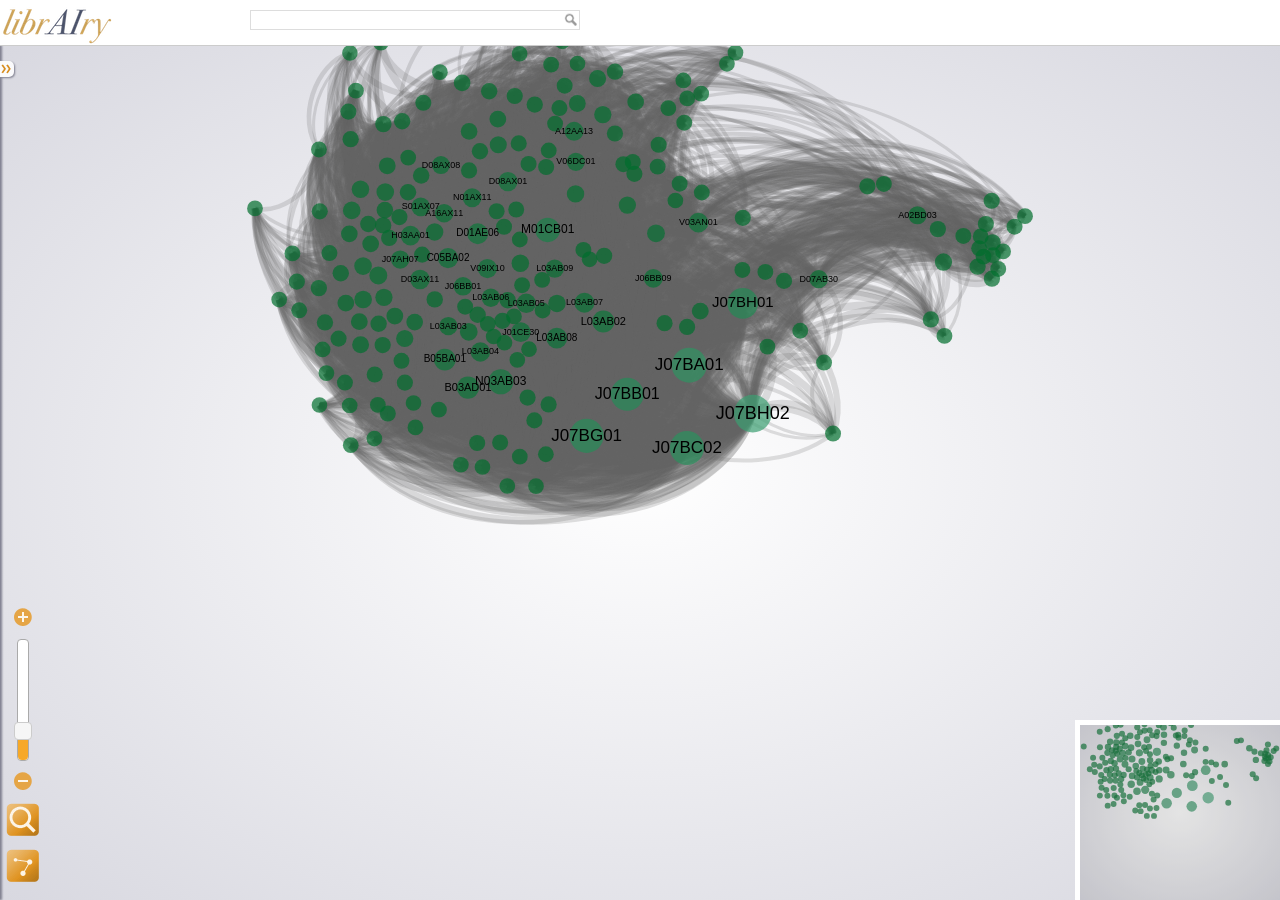
==== docs/index.html @ 7477408e "atc-based graph creation" ====
<!DOCTYPE html>
<html>
    <head>
        <title>Gephi: JavaScript GEXF Viewer</title>
        <meta http-equiv="Content-type" content="text/html; charset=utf-8" />
        <link rel="stylesheet" type="text/css" href="styles/gexfjs.css" />
        <link rel="stylesheet" type="text/css" href="styles/jquery-ui-1.10.3.custom.min.css" />
        <script type="text/javascript" src="https://ajax.googleapis.com/ajax/libs/jquery/2.0.2/jquery.min.js"></script>
        <script type="text/javascript">
        // Fallback in case JQuery CDN isn't available
            if (typeof jQuery == 'undefined') {
                document.write(unescape("%3Cscript type='text/javascript' src='js/jquery-2.0.2.min.js'%3E%3C/script%3E"));
            }
        </script>
        <script type="text/javascript" src="js/jquery.mousewheel.min.js"></script>
        <script type="text/javascript" src="js/jquery-ui-1.10.3.custom.min.js"></script>
        <script type="text/javascript" src="js/gexfjs.js"></script>
        <script type="text/javascript" src="config.js"></script>
    </head>
    <body>
        <div id="zonecentre" class="gradient">
            <canvas id="carte" width="0" height="0"></canvas>
            <ul id="ctlzoom">
                <li>
                    <a href="#" id="zoomPlusButton" title="S'approcher"> </a>
                </li>
                <li id="zoomSliderzone">
                    <div id="zoomSlider"></div>
                </li>
                <li>
                    <a href="#" id="zoomMinusButton" title="S'éloigner"> </a>
                </li>
                <li>
                    <a href="#" id="lensButton"> </a>
                </li>
                <li>
                    <a href="#" id="edgesButton"> </a>
                </li>
            </ul>
        </div>
        <div id="overviewzone" class="gradient">
            <canvas id="overview" width="0" height="0"></canvas>
        </div>
        <div id="leftcolumn">
            <div id="unfold">
                <a href="#" id="aUnfold" class="rightarrow"> </a>
            </div>
            <div id="leftcontent"></div>
        </div>
        <div id="titlebar">
            <div id="maintitle">
                <h1><a href="http://gephi.org/" target="_blank" title="Made with Gephi">Gephi: JavaScript GEXF Viewer</a></h1>
            </div>
            <form id="recherche">
                <input id="searchinput" class="grey" autocomplete="off" />
                <input id="searchsubmit" type="submit" />
            </form>
        </div>
        <ul id="autocomplete">
        </ul>
    </body>
</html>
---- docs/styles/gexfjs.css ----
/* Copyright (c) 2011 Raphaël Velt
 * Licensed under the MIT License
 * */

body {
    font-family: Helvetica, Arial, sans-serif; font-size: 12px;
    background-color: #e0e0e8; color: #204020; margin: 0;
}

.clear {
    clear: both;
}

.gradient {
    background-color: #f0f0f8; 
    background-image: -webkit-radial-gradient(#ffffff, #d8d8e0); background-image: -moz-radial-gradient(#ffffff, #d8d8e0);
}

/* EN HAUT */

#titlebar {
    background: #ffffff; border-bottom: 1px solid #CCC; position: fixed; margin: 0; padding: 0; left: 0; top: 0; right: 0; height: 45px; overflow: hidden;
}

#maintitle {
    position: absolute; left: 0; top: 0; width: 250px; text-align: center;
}


h1 {
    margin:0;
}

h1 a {
    background: url(../img/gephi.png) no-repeat;
    color: #208020;
    display: block;
    height:45px;
    margin: 0;
    text-indent: -9999px;
    width: 195px;
}

#searchinput {
    background: #fff url(../img/search.gif) no-repeat right;
    border: 1px solid #DDD;
    font-size: 14px; line-height: 14px, height: 14px;
    left: 250px;
    padding: 1px 4px; margin: 0;
    position: absolute;
    top: 10px;
    width: 320px;
}

#searchinput:focus, #searchinput:active {
    border-color:#aaa;
}

#searchsubmit {
    position: absolute; left: 560px; top: 13px; width: 20px; height: 20px; margin: 0; padding: 0; height: 16px; border: none; background: none; text-indent: -999px; cursor: pointer; cursor: hand;
}

.grey {
    color: #cccccc; font-style: italic;
}

/* AU CENTRE */

#zonecentre {
    position: fixed; top: 45px; bottom: 0; left: 0; right: 0; overflow: hidden;
}


#carte {
    position: absolute; left: 0px;
}

/* ZOOM IN OUT */

#ctlzoom {
    position: absolute; left: 5px; bottom: 5px; list-style: none; padding: 0; margin: 0;
}

#ctlzoom li {
    padding: 0; margin: 10px 0; width: 36px; text-align: center;
}

#zoomSliderzone {
    height: 120px;
}

#zoomMinusButton, #zoomPlusButton {
    display: block; width: 24px; height: 24px; background:url(../img/plusmoins.png);  margin: 0 auto;
}

#zoomMinusButton {
    background-position: 0 -24px;
}

#zoomMinusButton:hover {
    background-position: -24px -24px;
}

#zoomPlusButton {
    background-position: 0 0;
}

#zoomPlusButton:hover {
    background-position: -24px 0;
}

#lensButton, #edgesButton {
    display: block; width: 36px; height: 36px; background:url(../img/loupe-edges.png); margin: 0 auto;
}

#lensButton {
     background-position: -72px 0;
}

#lensButton:hover {
    background-position: -36px 0;
}

#lensButton.off {
    background-position: 0 0;
}

#lensButton.off:hover {
    background-position: -108px 0;
}

#edgesButton {
    background-position: -72px -36px;
}

#edgesButton:hover {
    background-position: -36px -36px;
}

#edgesButton.off {
    background-position: 0 -36px;
}

#edgesButton.off:hover {
    background-position: -108px -36px;
}

#zoomSlider {
    background:#fff;
    border:1px solid #aaa;
    height: 120px; margin: 0 auto;
}

/* EN BAS A GAUCHE */

#overviewzone {
    position: fixed; right: 0; bottom: 0;
    border-style: solid none none solid; border-width: 5px; border-color: #ffffff;
}

/* COLONNE DE GAUCHE */

#leftcolumn {
    position: absolute; top: 45px; bottom: 0px; left: -250px; width: 250px; background-color: rgb(250, 250, 252); box-shadow: 2px 0 2px #808090; padding: 0;
}


/* GESTION DE LA BARRE DE GAUCHE */

#unfold {
    position: absolute; top: 16px; right: -14px; width: 12px; height: 12px; background: rgb(250, 250, 252); padding: 2px 2px 2px 0; border-top-right-radius: 5px; border-bottom-right-radius: 5px; box-shadow: 1px 1px 2px #808090;
}

#aUnfold {
    float: left; width: 12px; height: 12px; background-image: url(../img/fleches-horiz.png);
}

.leftarrow {
    background-position: -12px 0;
}

.rightarrow {
    background-position: 0 0;
}

.leftarrow:hover {
    background-position: -12px -12px;
}

.rightarrow:hover {
    background-position: 0 -12px;
}


/* ZONE GAUCHE */

#leftcontent {
    position: absolute; left: 0; top: 0; bottom: 0; right: 0; overflow: auto; list-style: none; margin: 0; padding: 0; border-top: 1px solid #cccccc;
}

div.largepill {
    float: left; width: 16px; height: 16px; border-radius: 8px; margin: 0 5px 0 0;
}

div.smallpill {
    float: left; width: 12px; height: 12px; border-radius: 6px; margin: 0 5px 0 0;
}

#leftcontent h3 {
    font-size: 16px;
}

#leftcontent h4 {
    font-size: 14px;
}

#leftcontent h3, #leftcontent h4, #leftcontent p, #leftcontent ul {
    margin: 5px;
}

#leftcontent ul {
    list-style: none; padding: 0;
}

#leftcontent li {
    margin: 2px 0; padding: 0; font-size: 12px;
}

#leftcontent img {
    max-width: 100%;
    max-height: 300px;
}

a {
    color: #06a8de; font-weight: bold; text-decoration: none;
}

a:hover {
    color: #000080;
}

/* AUTOCOMPLETE */

#autocomplete {
    position: absolute; display: none; padding: 0; margin: 0;
    border-style: none solid; border-color: #ccc; border-width: 1px;
}

#autocomplete div {
    border-bottom: 1px solid #ccc; padding: 0; margin: 0; float: left; clear: both; background: #fff;
}

#autocomplete h4 {
    float: left; width: 80px; margin: 5px; font-size: 12px;
}

#autocomplete ul {
    float: left; width: 240px; list-style: none; padding: 0; margin: 0;
}

#autocomplete li {
    display: block; margin: 0; width: 240px; padding: 6px 0; font-size: 12px;
}

#autocomplete li.a {
    color: #06a8de;
}

#autocomplete li.hover {
    background: #06a8de;
}

#autocomplete li.hover a {
    color: #ffffff;
}

#autocomplete img {
    float: left; border: 0; width: 24px; height: 24px; margin: 2px 6px;
}
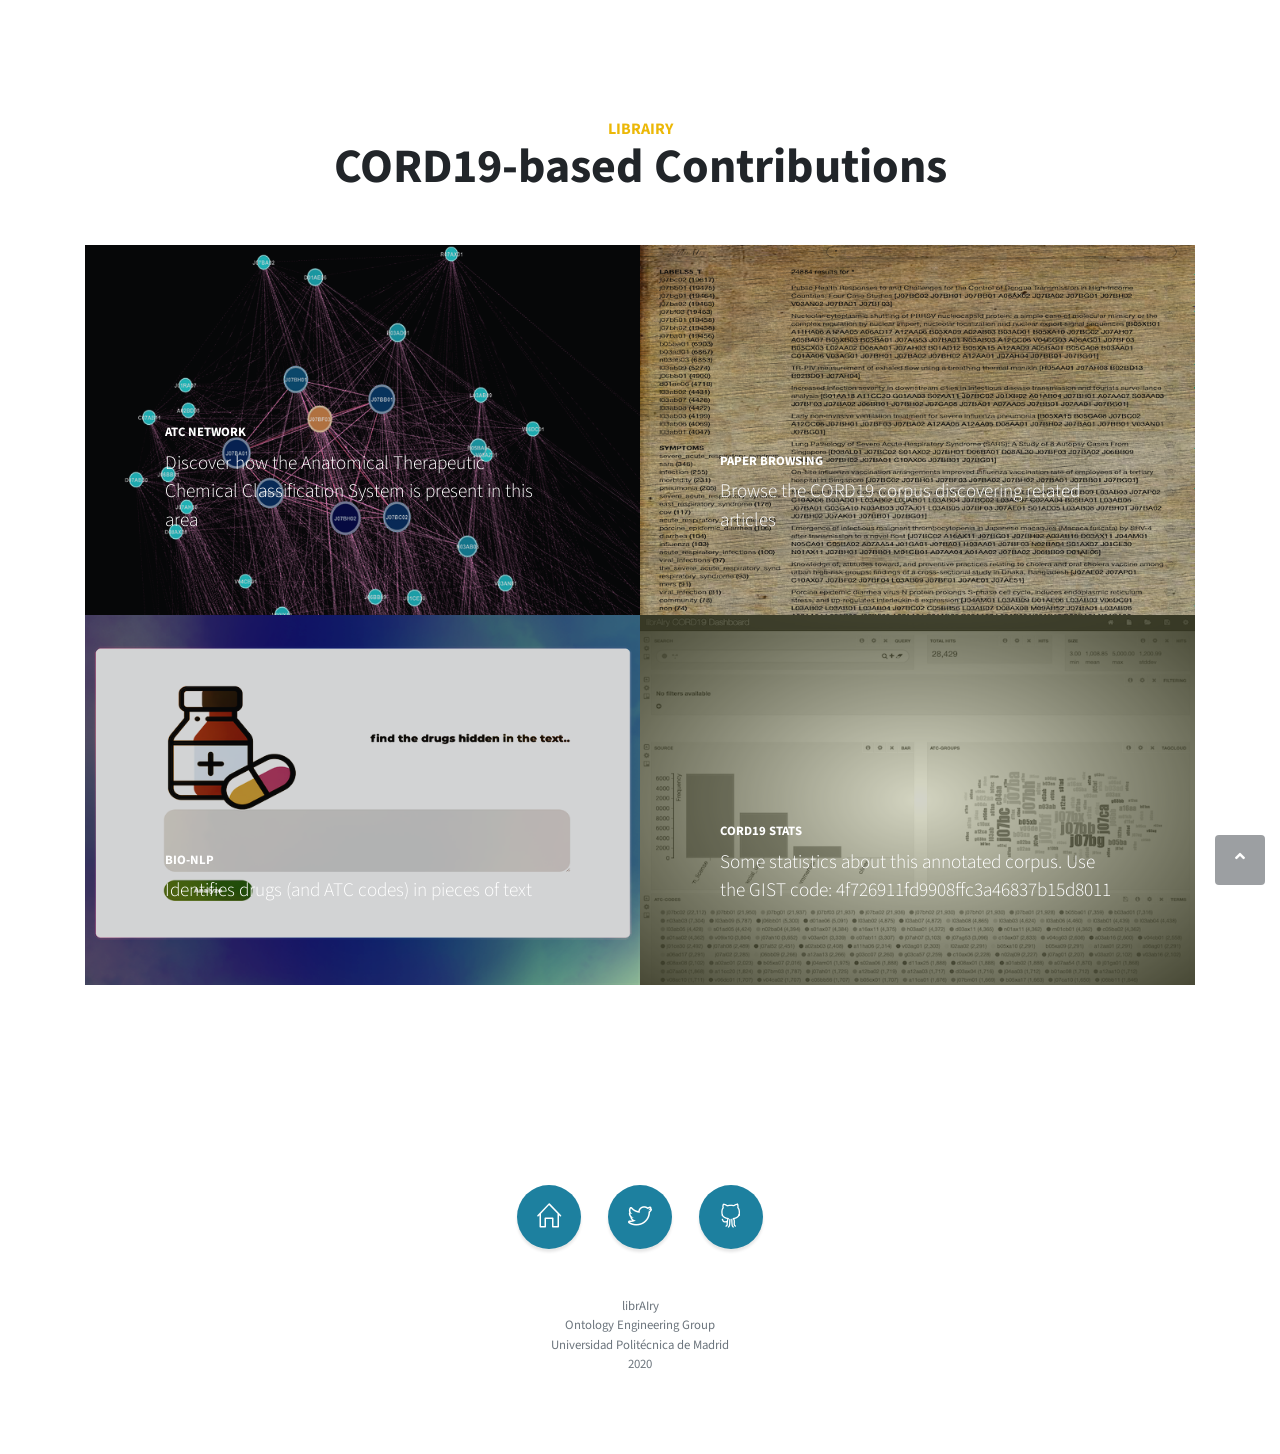
==== commit 4a162e3a: "portfolio created!" ====
--- a/docs/index.html
+++ b/docs/index.html
@@ -1,62 +1,128 @@
 <!DOCTYPE html>
-<html>
-    <head>
-        <title>Gephi: JavaScript GEXF Viewer</title>
-        <meta http-equiv="Content-type" content="text/html; charset=utf-8" />
-        <link rel="stylesheet" type="text/css" href="styles/gexfjs.css" />
-        <link rel="stylesheet" type="text/css" href="styles/jquery-ui-1.10.3.custom.min.css" />
-        <script type="text/javascript" src="https://ajax.googleapis.com/ajax/libs/jquery/2.0.2/jquery.min.js"></script>
-        <script type="text/javascript">
-        // Fallback in case JQuery CDN isn't available
-            if (typeof jQuery == 'undefined') {
-                document.write(unescape("%3Cscript type='text/javascript' src='js/jquery-2.0.2.min.js'%3E%3C/script%3E"));
-            }
-        </script>
-        <script type="text/javascript" src="js/jquery.mousewheel.min.js"></script>
-        <script type="text/javascript" src="js/jquery-ui-1.10.3.custom.min.js"></script>
-        <script type="text/javascript" src="js/gexfjs.js"></script>
-        <script type="text/javascript" src="config.js"></script>
-    </head>
-    <body>
-        <div id="zonecentre" class="gradient">
-            <canvas id="carte" width="0" height="0"></canvas>
-            <ul id="ctlzoom">
-                <li>
-                    <a href="#" id="zoomPlusButton" title="S'approcher"> </a>
-                </li>
-                <li id="zoomSliderzone">
-                    <div id="zoomSlider"></div>
-                </li>
-                <li>
-                    <a href="#" id="zoomMinusButton" title="S'éloigner"> </a>
-                </li>
-                <li>
-                    <a href="#" id="lensButton"> </a>
-                </li>
-                <li>
-                    <a href="#" id="edgesButton"> </a>
-                </li>
-            </ul>
+<html lang="en">
+
+<head>
+
+  <meta charset="utf-8">
+  <meta name="viewport" content="width=device-width, initial-scale=1, shrink-to-fit=no">
+  <meta name="description" content="">
+  <meta name="author" content="">
+
+  <title>librAIry CORD19</title>
+
+  <!-- Bootstrap Core CSS -->
+  <link href="vendor/bootstrap/css/bootstrap.min.css" rel="stylesheet">
+
+  <!-- Custom Fonts -->
+  <link href="vendor/fontawesome-free/css/all.min.css" rel="stylesheet" type="text/css">
+  <link href="https://fonts.googleapis.com/css?family=Source+Sans+Pro:300,400,700,300italic,400italic,700italic" rel="stylesheet" type="text/css">
+  <link href="vendor/simple-line-icons/css/simple-line-icons.css" rel="stylesheet">
+
+  <!-- Custom CSS -->
+  <link href="css/stylish-portfolio.min.css" rel="stylesheet">
+
+</head>
+
+<body id="page-top">
+
+  <!-- Portfolio -->
+  <section class="content-section" id="portfolio">
+    <div class="container">
+      <div class="content-section-heading text-center">
+        <h3 class="text-secondary mb-0">librAIry</h3>
+        <h2 class="mb-5">CORD19-based Contributions</h2>
+      </div>
+      <div class="row no-gutters">
+        <div class="col-lg-6">
+          <a class="portfolio-item" href="graph/index.html" target="_blank">
+            <span class="caption">
+              <span class="caption-content">
+                <h2>ATC Network</h2>
+                <p class="mb-0">Discover how the Anatomical Therapeutic Chemical Classification System is present in this area</p>
+              </span>
+            </span>
+            <img class="img-fluid" src="img/graph-3.png" alt="">
+          </a>
         </div>
-        <div id="overviewzone" class="gradient">
-            <canvas id="overview" width="0" height="0"></canvas>
+        <div class="col-lg-6">
+          <a class="portfolio-item" href="explorer/index.html" target="_blank">
+            <span class="caption">
+              <span class="caption-content">
+                <h2>Paper Browsing</h2>
+                <p class="mb-0">Browse the CORD19 corpus discovering related articles</p>
+              </span>
+            </span>
+            <img class="img-fluid" src="img/explorer-2.png" alt="">
+          </a>
         </div>
-        <div id="leftcolumn">
-            <div id="unfold">
-                <a href="#" id="aUnfold" class="rightarrow"> </a>
-            </div>
-            <div id="leftcontent"></div>
+        <div class="col-lg-6">
+          <a class="portfolio-item" href="http://librairy.github.io/bio-nlp/" target="_blank">
+            <span class="caption">
+              <span class="caption-content">
+                <h2>Bio-NLP</h2>
+                <p class="mb-0">Identifies drugs (and ATC codes) in pieces of text</p>
+              </span>
+            </span>
+            <img class="img-fluid" src="img/bio-nlp-2.png" alt="" >
+          </a>
         </div>
-        <div id="titlebar">
-            <div id="maintitle">
-                <h1><a href="http://gephi.org/" target="_blank" title="Made with Gephi">Gephi: JavaScript GEXF Viewer</a></h1>
-            </div>
-            <form id="recherche">
-                <input id="searchinput" class="grey" autocomplete="off" />
-                <input id="searchsubmit" type="submit" />
-            </form>
+        <div class="col-lg-6">
+          <a class="portfolio-item" href="http://librairy.linkeddata.es/data/dashboard" target="_blank">
+            <span class="caption">
+              <span class="caption-content">
+                <h2>CORD19 Stats</h2>
+                <p class="mb-0">Some statistics about this annotated corpus. Use the GIST code: 4f726911fd9908ffc3a46837b15d8011</p>
+              </span>
+            </span>
+            <img class="img-fluid" src="img/dashboard-2.png" alt="">
+          </a>
         </div>
-        <ul id="autocomplete">
-        </ul>
-    </body>
-</html>+      </div>
+    </div>
+  </section>
+
+  <!-- Footer -->
+  <footer class="footer text-center">
+    <div class="container">
+      <ul class="list-inline mb-5">
+        <li class="list-inline-item">
+          <a class="social-link rounded-circle text-white mr-3" href="http://librairy.linkeddata.es">
+            <i class="icon-home"></i>
+          </a>
+        </li>
+        <li class="list-inline-item">
+          <a class="social-link rounded-circle text-white mr-3" href="https://twitter.com/librairy_fw">
+            <i class="icon-social-twitter"></i>
+          </a>
+        </li>
+        <li class="list-inline-item">
+          <a class="social-link rounded-circle text-white" href="http://github.com/librairy/">
+            <i class="icon-social-github"></i>
+          </a>
+        </li>
+      </ul>
+      <p class="text-muted small mb-0">librAIry</p>
+      <p class="text-muted small mb-0">Ontology Engineering Group</p>
+      <p class="text-muted small mb-0">Universidad Politécnica de Madrid</p>
+      <p class="text-muted small mb-0">2020</p>
+    </div>
+  </footer>
+
+  <!-- Scroll to Top Button-->
+  <a class="scroll-to-top rounded js-scroll-trigger" href="#page-top">
+    <i class="fas fa-angle-up"></i>
+  </a>
+
+  <!-- Bootstrap core JavaScript -->
+  <script src="vendor/jquery/jquery.min.js"></script>
+  <script src="vendor/bootstrap/js/bootstrap.bundle.min.js"></script>
+
+  <!-- Plugin JavaScript -->
+  <script src="vendor/jquery-easing/jquery.easing.min.js"></script>
+
+  <!-- Custom scripts for this template -->
+  <script src="js/stylish-portfolio.min.js"></script>
+
+</body>
+
+</html>
--- a/docs/css/stylish-portfolio.min.css
+++ b/docs/css/stylish-portfolio.min.css
@@ -0,0 +1,5 @@
+/*!
+ * Start Bootstrap - Stylish Portfolio v5.0.7 (https://startbootstrap.com/template-overviews/stylish-portfolio)
+ * Copyright 2013-2019 Start Bootstrap
+ * Licensed under MIT (https://github.com/BlackrockDigital/startbootstrap-stylish-portfolio/blob/master/LICENSE)
+ */body,html{width:100%;height:100%}body{font-family:'Source Sans Pro'}.btn-xl{padding:1.25rem 2.5rem}.content-section{padding-top:7.5rem;padding-bottom:7.5rem}.content-section-heading h2{font-size:3rem}.content-section-heading h3{font-size:1rem;text-transform:uppercase}h1,h2,h3,h4,h5,h6{font-weight:700}.text-faded{color:rgba(255,255,255,.7)}.map{height:30rem}@media (max-width:992px){.map{height:75%}}.map iframe{pointer-events:none}.scroll-to-top{position:fixed;right:15px;bottom:15px;display:none;width:50px;height:50px;text-align:center;color:#fff;background:rgba(52,58,64,.5);line-height:45px}.scroll-to-top:focus,.scroll-to-top:hover{color:#fff}.scroll-to-top:hover{background:#343a40}.scroll-to-top i{font-weight:800}.masthead{min-height:30rem;position:relative;display:table;width:100%;height:auto;padding-top:8rem;padding-bottom:8rem;background:linear-gradient(90deg,rgba(255,255,255,.1) 0,rgba(255,255,255,.1) 100%),url(../img/bg-masthead.jpg);background-position:center center;background-repeat:no-repeat;background-size:cover}.masthead h1{font-size:4rem;margin:0;padding:0}@media (min-width:992px){.masthead{height:100vh}.masthead h1{font-size:5.5rem}}#sidebar-wrapper{position:fixed;z-index:2;right:0;width:250px;height:100%;transition:all .4s ease 0s;transform:translateX(250px);background:#1d809f;border-left:1px solid rgba(255,255,255,.1)}.sidebar-nav{position:absolute;top:0;width:250px;margin:0;padding:0;list-style:none}.sidebar-nav li.sidebar-nav-item a{display:block;text-decoration:none;color:#fff;padding:15px}.sidebar-nav li a:hover{text-decoration:none;color:#fff;background:rgba(255,255,255,.2)}.sidebar-nav li a:active,.sidebar-nav li a:focus{text-decoration:none}.sidebar-nav>.sidebar-brand{font-size:1.2rem;background:rgba(52,58,64,.1);height:80px;line-height:50px;padding-top:15px;padding-bottom:15px;padding-left:15px}.sidebar-nav>.sidebar-brand a{color:#fff}.sidebar-nav>.sidebar-brand a:hover{color:#fff;background:0 0}#sidebar-wrapper.active{right:250px;width:250px;transition:all .4s ease 0s}.menu-toggle{position:fixed;right:15px;top:15px;width:50px;height:50px;text-align:center;color:#fff;background:rgba(52,58,64,.5);line-height:50px;z-index:999}.menu-toggle:focus,.menu-toggle:hover{color:#fff}.menu-toggle:hover{background:#343a40}.service-icon{background-color:#fff;color:#1d809f;height:7rem;width:7rem;display:block;line-height:7.5rem;font-size:2.25rem;box-shadow:0 3px 3px 0 rgba(0,0,0,.1)}.callout{padding:15rem 0;background:linear-gradient(90deg,rgba(255,255,255,.1) 0,rgba(255,255,255,.1) 100%),url(../img/bg-callout.jpg);background-position:center center;background-repeat:no-repeat;background-size:cover}.callout h2{font-size:3.5rem;font-weight:700;display:block;max-width:30rem}.portfolio-item{display:block;position:relative;overflow:hidden;max-width:530px;margin:auto auto 1rem}.portfolio-item .caption{display:flex;height:100%;width:100%;background-color:rgba(33,37,41,.2);position:absolute;top:0;bottom:0;z-index:1}.portfolio-item .caption .caption-content{color:#fff;margin:auto 2rem 2rem}.portfolio-item .caption .caption-content h2{font-size:.8rem;text-transform:uppercase}.portfolio-item .caption .caption-content p{font-weight:300;font-size:1.2rem}@media (min-width:992px){.portfolio-item{max-width:none;margin:0}.portfolio-item .caption{-webkit-transition:-webkit-clip-path .25s ease-out,background-color .7s;-webkit-clip-path:inset(0);clip-path:inset(0)}.portfolio-item .caption .caption-content{transition:opacity .25s;margin-left:5rem;margin-right:5rem;margin-bottom:5rem}.portfolio-item img{-webkit-transition:-webkit-clip-path .25s ease-out;-webkit-clip-path:inset(-1px);clip-path:inset(-1px)}.portfolio-item:hover img{-webkit-clip-path:inset(2rem);clip-path:inset(2rem)}.portfolio-item:hover .caption{background-color:rgba(29,128,159,.9);-webkit-clip-path:inset(2rem);clip-path:inset(2rem)}}footer.footer{padding-top:5rem;padding-bottom:5rem}footer.footer .social-link{display:block;height:4rem;width:4rem;line-height:4.3rem;font-size:1.5rem;background-color:#1d809f;transition:background-color .15s ease-in-out;box-shadow:0 3px 3px 0 rgba(0,0,0,.1)}footer.footer .social-link:hover{background-color:#155d74;text-decoration:none}a{color:#1d809f}a:active,a:focus,a:hover{color:#155d74}.btn-primary{background-color:#1d809f!important;border-color:#1d809f!important;color:#fff!important}.btn-primary:active,.btn-primary:focus,.btn-primary:hover{background-color:#155d74!important;border-color:#155d74!important}.btn-secondary{background-color:#ecb807!important;border-color:#ecb807!important;color:#fff!important}.btn-secondary:active,.btn-secondary:focus,.btn-secondary:hover{background-color:#ba9106!important;border-color:#ba9106!important}.btn-dark{color:#fff!important}.btn{box-shadow:0 3px 3px 0 rgba(0,0,0,.1);font-weight:700}.bg-primary{background-color:#1d809f!important}.text-primary{color:#1d809f!important}.text-secondary{color:#ecb807!important}
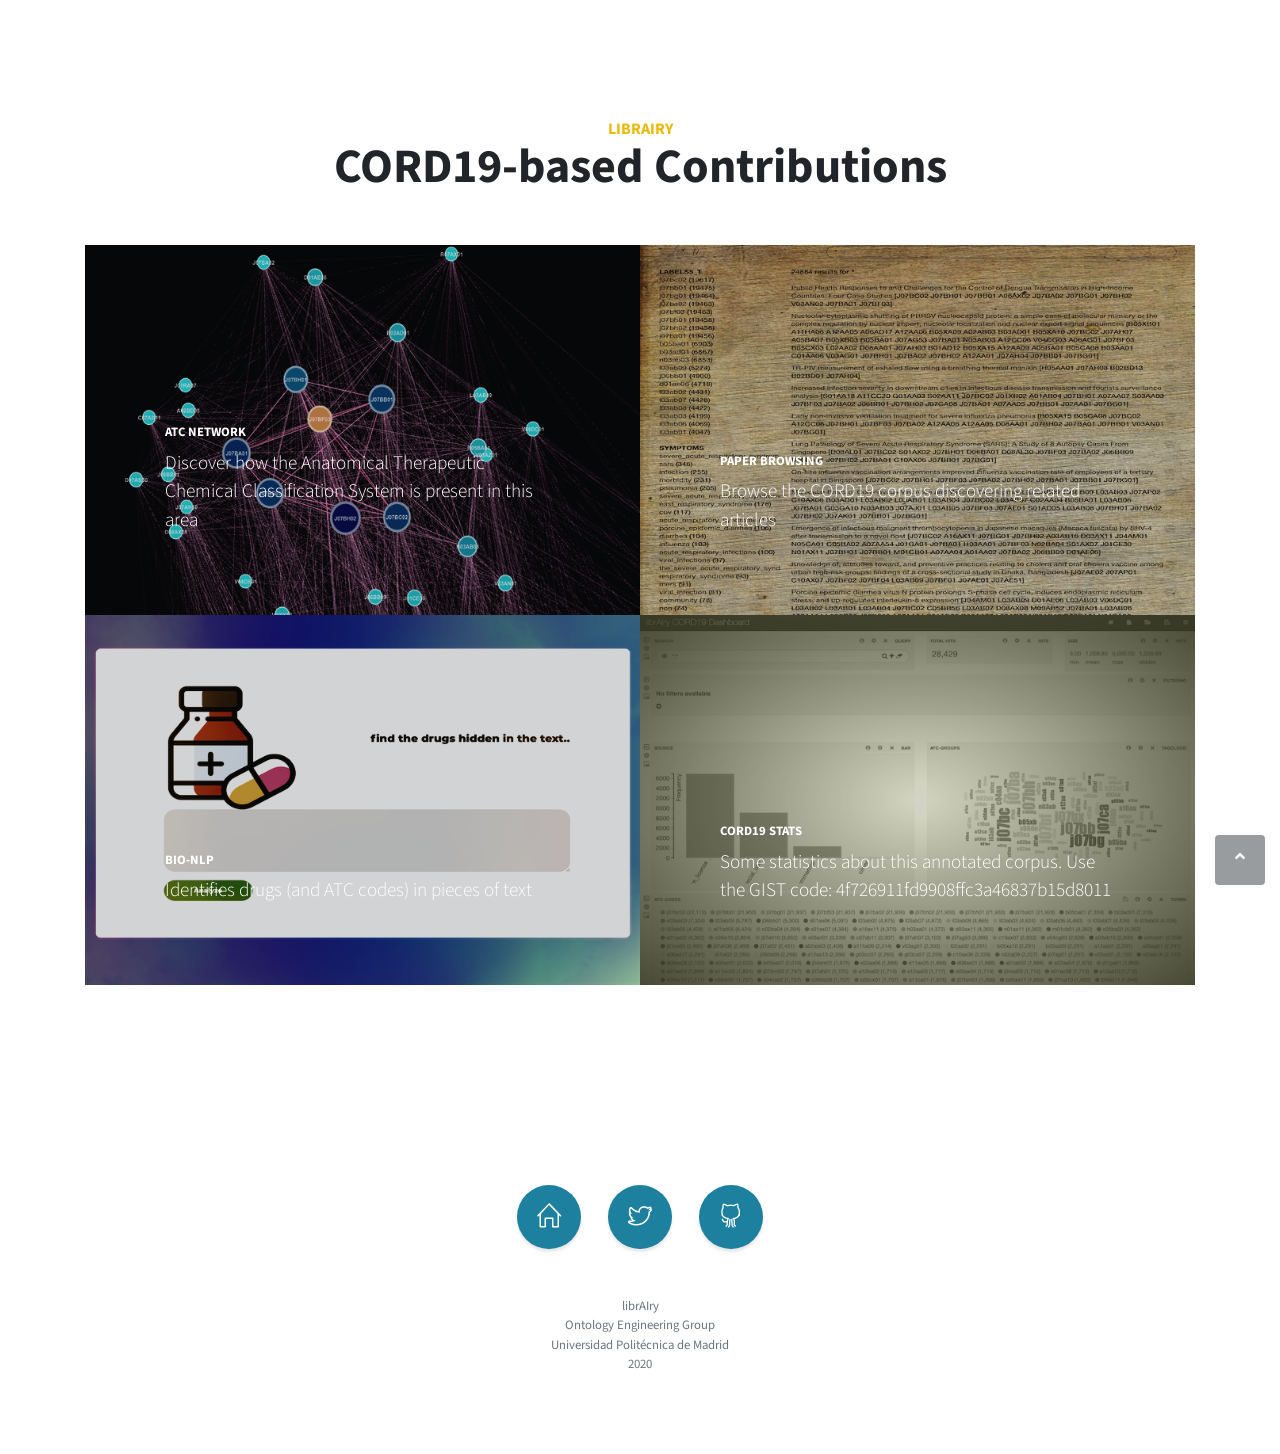
==== commit e75813a1: "portfolio created!" ====
--- a/docs/index.html
+++ b/docs/index.html
@@ -34,7 +34,7 @@
       </div>
       <div class="row no-gutters">
         <div class="col-lg-6">
-          <a class="portfolio-item" href="graph/index.html" target="_blank">
+          <a class="portfolio-item" href="graph.html" target="_blank">
             <span class="caption">
               <span class="caption-content">
                 <h2>ATC Network</h2>
@@ -45,7 +45,7 @@
           </a>
         </div>
         <div class="col-lg-6">
-          <a class="portfolio-item" href="explorer/index.html" target="_blank">
+          <a class="portfolio-item" href="explorer.html" target="_blank">
             <span class="caption">
               <span class="caption-content">
                 <h2>Paper Browsing</h2>
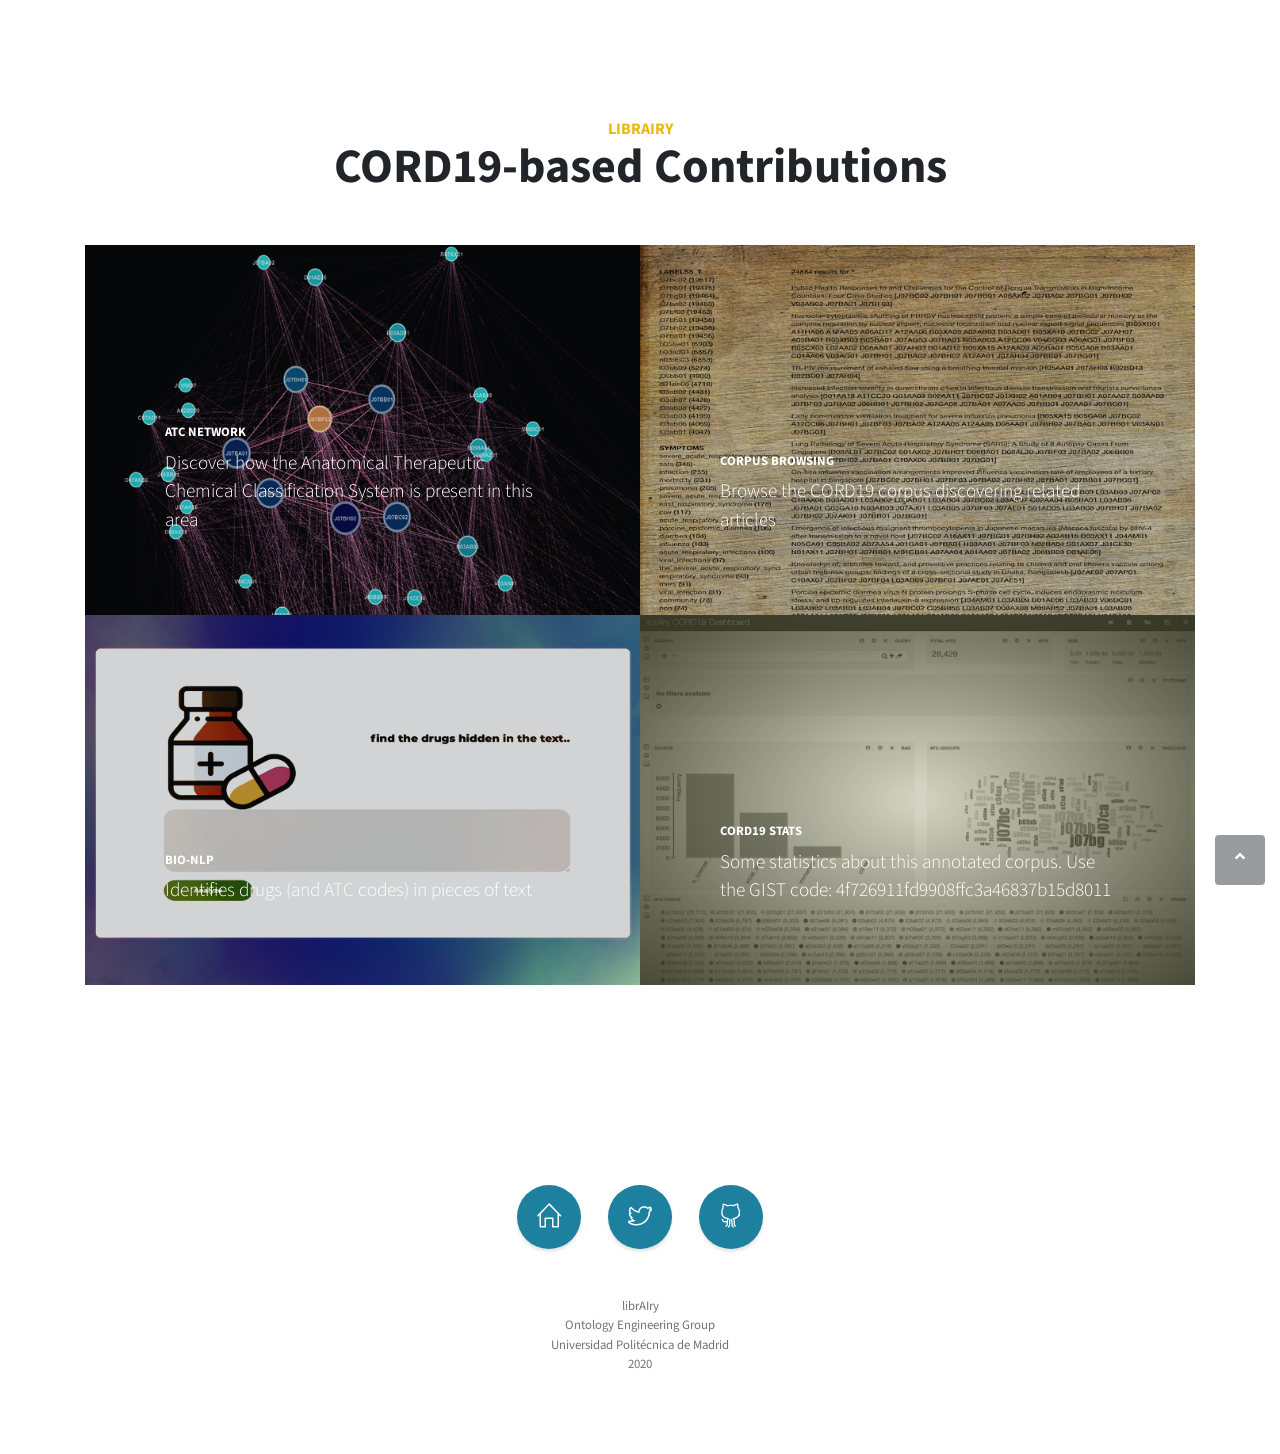
==== commit 980d3de3: "portfolio created!" ====
--- a/docs/index.html
+++ b/docs/index.html
@@ -2,7 +2,6 @@
 <html lang="en">
 
 <head>
-
   <meta charset="utf-8">
   <meta name="viewport" content="width=device-width, initial-scale=1, shrink-to-fit=no">
   <meta name="description" content="">
@@ -48,7 +47,7 @@
           <a class="portfolio-item" href="explorer.html" target="_blank">
             <span class="caption">
               <span class="caption-content">
-                <h2>Paper Browsing</h2>
+                <h2>Corpus Browsing</h2>
                 <p class="mb-0">Browse the CORD19 corpus discovering related articles</p>
               </span>
             </span>
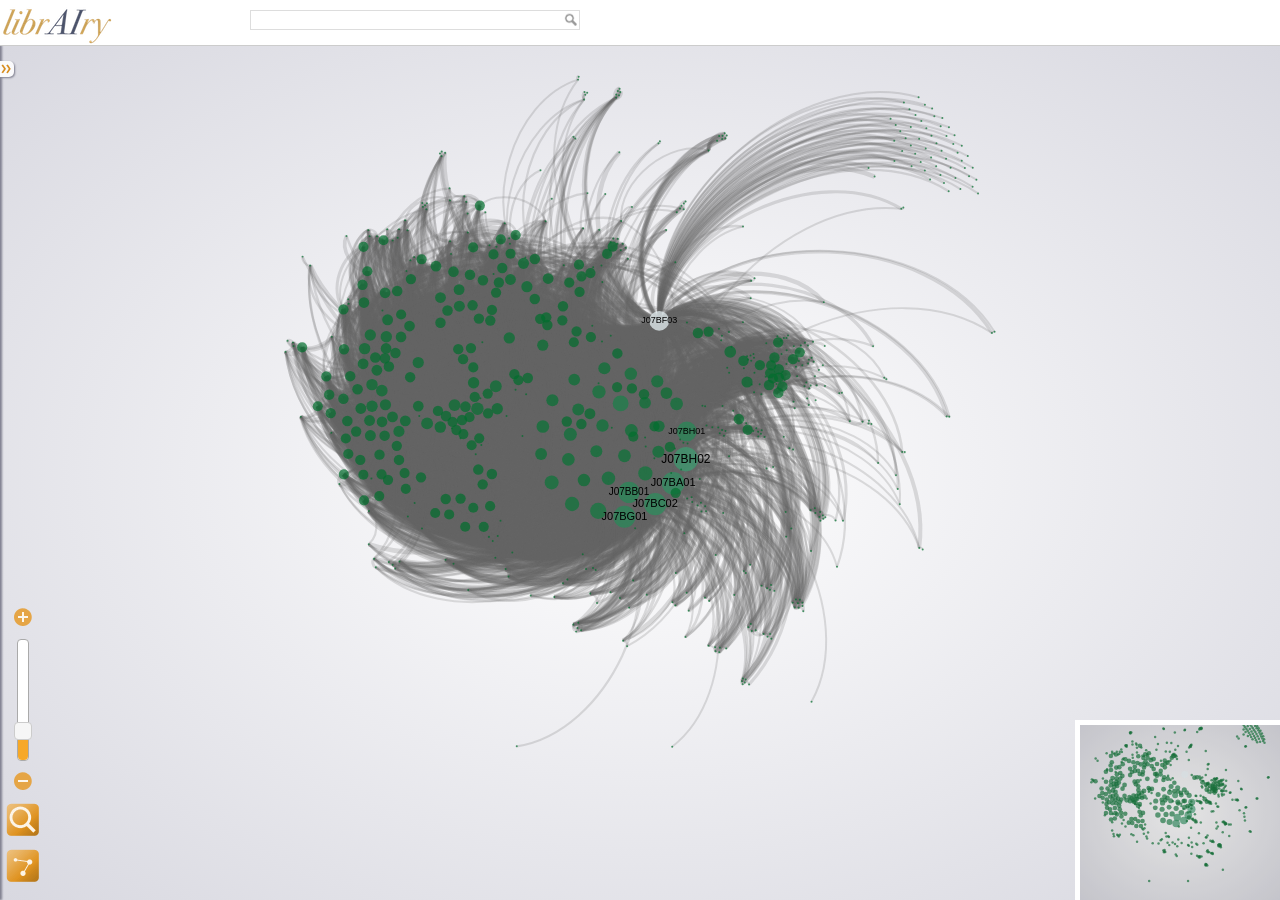
==== commit e4dd9b11: "backup" ====
--- a/docs/index.html
+++ b/docs/index.html
@@ -1,127 +1,62 @@
 <!DOCTYPE html>
-<html lang="en">
-
-<head>
-  <meta charset="utf-8">
-  <meta name="viewport" content="width=device-width, initial-scale=1, shrink-to-fit=no">
-  <meta name="description" content="">
-  <meta name="author" content="">
-
-  <title>librAIry CORD19</title>
-
-  <!-- Bootstrap Core CSS -->
-  <link href="vendor/bootstrap/css/bootstrap.min.css" rel="stylesheet">
-
-  <!-- Custom Fonts -->
-  <link href="vendor/fontawesome-free/css/all.min.css" rel="stylesheet" type="text/css">
-  <link href="https://fonts.googleapis.com/css?family=Source+Sans+Pro:300,400,700,300italic,400italic,700italic" rel="stylesheet" type="text/css">
-  <link href="vendor/simple-line-icons/css/simple-line-icons.css" rel="stylesheet">
-
-  <!-- Custom CSS -->
-  <link href="css/stylish-portfolio.min.css" rel="stylesheet">
-
-</head>
-
-<body id="page-top">
-
-  <!-- Portfolio -->
-  <section class="content-section" id="portfolio">
-    <div class="container">
-      <div class="content-section-heading text-center">
-        <h3 class="text-secondary mb-0">librAIry</h3>
-        <h2 class="mb-5">CORD19-based Contributions</h2>
-      </div>
-      <div class="row no-gutters">
-        <div class="col-lg-6">
-          <a class="portfolio-item" href="graph.html" target="_blank">
-            <span class="caption">
-              <span class="caption-content">
-                <h2>ATC Network</h2>
-                <p class="mb-0">Discover how the Anatomical Therapeutic Chemical Classification System is present in this area</p>
-              </span>
-            </span>
-            <img class="img-fluid" src="img/graph-3.png" alt="">
-          </a>
+<html>
+    <head>
+        <title>librAIry-COVID19</title>
+        <meta http-equiv="Content-type" content="text/html; charset=utf-8" />
+        <link rel="stylesheet" type="text/css" href="styles/gexfjs.css" />
+        <link rel="stylesheet" type="text/css" href="styles/jquery-ui-1.10.3.custom.min.css" />
+        <script type="text/javascript" src="https://ajax.googleapis.com/ajax/libs/jquery/2.0.2/jquery.min.js"></script>
+        <script type="text/javascript">
+        // Fallback in case JQuery CDN isn't available
+            if (typeof jQuery == 'undefined') {
+                document.write(unescape("%3Cscript type='text/javascript' src='js/jquery-2.0.2.min.js'%3E%3C/script%3E"));
+            }
+        </script>
+        <script type="text/javascript" src="js/jquery.mousewheel.min.js"></script>
+        <script type="text/javascript" src="js/jquery-ui-1.10.3.custom.min.js"></script>
+        <script type="text/javascript" src="js/gexfjs.js"></script>
+        <script type="text/javascript" src="config.js"></script>
+    </head>
+    <body>
+        <div id="zonecentre" class="gradient">
+            <canvas id="carte" width="0" height="0"></canvas>
+            <ul id="ctlzoom">
+                <li>
+                    <a href="#" id="zoomPlusButton" title="S'approcher"> </a>
+                </li>
+                <li id="zoomSliderzone">
+                    <div id="zoomSlider"></div>
+                </li>
+                <li>
+                    <a href="#" id="zoomMinusButton" title="S'éloigner"> </a>
+                </li>
+                <li>
+                    <a href="#" id="lensButton"> </a>
+                </li>
+                <li>
+                    <a href="#" id="edgesButton"> </a>
+                </li>
+            </ul>
         </div>
-        <div class="col-lg-6">
-          <a class="portfolio-item" href="explorer.html" target="_blank">
-            <span class="caption">
-              <span class="caption-content">
-                <h2>Corpus Browsing</h2>
-                <p class="mb-0">Browse the CORD19 corpus discovering related articles</p>
-              </span>
-            </span>
-            <img class="img-fluid" src="img/explorer-2.png" alt="">
-          </a>
+        <div id="overviewzone" class="gradient">
+            <canvas id="overview" width="0" height="0"></canvas>
         </div>
-        <div class="col-lg-6">
-          <a class="portfolio-item" href="http://librairy.github.io/bio-nlp/" target="_blank">
-            <span class="caption">
-              <span class="caption-content">
-                <h2>Bio-NLP</h2>
-                <p class="mb-0">Identifies drugs (and ATC codes) in pieces of text</p>
-              </span>
-            </span>
-            <img class="img-fluid" src="img/bio-nlp-2.png" alt="" >
-          </a>
+        <div id="leftcolumn">
+            <div id="unfold">
+                <a href="#" id="aUnfold" class="rightarrow"> </a>
+            </div>
+            <div id="leftcontent"></div>
         </div>
-        <div class="col-lg-6">
-          <a class="portfolio-item" href="http://librairy.linkeddata.es/data/dashboard" target="_blank">
-            <span class="caption">
-              <span class="caption-content">
-                <h2>CORD19 Stats</h2>
-                <p class="mb-0">Some statistics about this annotated corpus. Use the GIST code: 4f726911fd9908ffc3a46837b15d8011</p>
-              </span>
-            </span>
-            <img class="img-fluid" src="img/dashboard-2.png" alt="">
-          </a>
+        <div id="titlebar">
+            <div id="maintitle">
+                <h1><a href="http://librairy.linkeddata.es" target="_blank" title="Powered by librAIry">librAIry-Gephi</a></h1>
+            </div>
+            <form id="recherche">
+                <input id="searchinput" class="grey" autocomplete="off" />
+                <input id="searchsubmit" type="submit" />
+            </form>
         </div>
-      </div>
-    </div>
-  </section>
-
-  <!-- Footer -->
-  <footer class="footer text-center">
-    <div class="container">
-      <ul class="list-inline mb-5">
-        <li class="list-inline-item">
-          <a class="social-link rounded-circle text-white mr-3" href="http://librairy.linkeddata.es">
-            <i class="icon-home"></i>
-          </a>
-        </li>
-        <li class="list-inline-item">
-          <a class="social-link rounded-circle text-white mr-3" href="https://twitter.com/librairy_fw">
-            <i class="icon-social-twitter"></i>
-          </a>
-        </li>
-        <li class="list-inline-item">
-          <a class="social-link rounded-circle text-white" href="http://github.com/librairy/">
-            <i class="icon-social-github"></i>
-          </a>
-        </li>
-      </ul>
-      <p class="text-muted small mb-0">librAIry</p>
-      <p class="text-muted small mb-0">Ontology Engineering Group</p>
-      <p class="text-muted small mb-0">Universidad Politécnica de Madrid</p>
-      <p class="text-muted small mb-0">2020</p>
-    </div>
-  </footer>
-
-  <!-- Scroll to Top Button-->
-  <a class="scroll-to-top rounded js-scroll-trigger" href="#page-top">
-    <i class="fas fa-angle-up"></i>
-  </a>
-
-  <!-- Bootstrap core JavaScript -->
-  <script src="vendor/jquery/jquery.min.js"></script>
-  <script src="vendor/bootstrap/js/bootstrap.bundle.min.js"></script>
-
-  <!-- Plugin JavaScript -->
-  <script src="vendor/jquery-easing/jquery.easing.min.js"></script>
-
-  <!-- Custom scripts for this template -->
-  <script src="js/stylish-portfolio.min.js"></script>
-
-</body>
-
+        <ul id="autocomplete">
+        </ul>
+    </body>
 </html>
--- a/docs/styles/gexfjs.css
+++ b/docs/styles/gexfjs.css
@@ -0,0 +1,279 @@
+/* Copyright (c) 2011 Raphaël Velt
+ * Licensed under the MIT License
+ * */
+
+body {
+    font-family: Helvetica, Arial, sans-serif; font-size: 12px;
+    background-color: #e0e0e8; color: #204020; margin: 0;
+}
+
+.clear {
+    clear: both;
+}
+
+.gradient {
+    background-color: #f0f0f8; 
+    background-image: -webkit-radial-gradient(#ffffff, #d8d8e0); background-image: -moz-radial-gradient(#ffffff, #d8d8e0);
+}
+
+/* EN HAUT */
+
+#titlebar {
+    background: #ffffff; border-bottom: 1px solid #CCC; position: fixed; margin: 0; padding: 0; left: 0; top: 0; right: 0; height: 45px; overflow: hidden;
+}
+
+#maintitle {
+    position: absolute; left: 0; top: 0; width: 250px; text-align: center;
+}
+
+
+h1 {
+    margin:0;
+}
+
+h1 a {
+    background: url(../img/gephi.png) no-repeat;
+    color: #208020;
+    display: block;
+    height:45px;
+    margin: 0;
+    text-indent: -9999px;
+    width: 195px;
+}
+
+#searchinput {
+    background: #fff url(../img/search.gif) no-repeat right;
+    border: 1px solid #DDD;
+    font-size: 14px; line-height: 14px, height: 14px;
+    left: 250px;
+    padding: 1px 4px; margin: 0;
+    position: absolute;
+    top: 10px;
+    width: 320px;
+}
+
+#searchinput:focus, #searchinput:active {
+    border-color:#aaa;
+}
+
+#searchsubmit {
+    position: absolute; left: 560px; top: 13px; width: 20px; height: 20px; margin: 0; padding: 0; height: 16px; border: none; background: none; text-indent: -999px; cursor: pointer; cursor: hand;
+}
+
+.grey {
+    color: #cccccc; font-style: italic;
+}
+
+/* AU CENTRE */
+
+#zonecentre {
+    position: fixed; top: 45px; bottom: 0; left: 0; right: 0; overflow: hidden;
+}
+
+
+#carte {
+    position: absolute; left: 0px;
+}
+
+/* ZOOM IN OUT */
+
+#ctlzoom {
+    position: absolute; left: 5px; bottom: 5px; list-style: none; padding: 0; margin: 0;
+}
+
+#ctlzoom li {
+    padding: 0; margin: 10px 0; width: 36px; text-align: center;
+}
+
+#zoomSliderzone {
+    height: 120px;
+}
+
+#zoomMinusButton, #zoomPlusButton {
+    display: block; width: 24px; height: 24px; background:url(../img/plusmoins.png);  margin: 0 auto;
+}
+
+#zoomMinusButton {
+    background-position: 0 -24px;
+}
+
+#zoomMinusButton:hover {
+    background-position: -24px -24px;
+}
+
+#zoomPlusButton {
+    background-position: 0 0;
+}
+
+#zoomPlusButton:hover {
+    background-position: -24px 0;
+}
+
+#lensButton, #edgesButton {
+    display: block; width: 36px; height: 36px; background:url(../img/loupe-edges.png); margin: 0 auto;
+}
+
+#lensButton {
+     background-position: -72px 0;
+}
+
+#lensButton:hover {
+    background-position: -36px 0;
+}
+
+#lensButton.off {
+    background-position: 0 0;
+}
+
+#lensButton.off:hover {
+    background-position: -108px 0;
+}
+
+#edgesButton {
+    background-position: -72px -36px;
+}
+
+#edgesButton:hover {
+    background-position: -36px -36px;
+}
+
+#edgesButton.off {
+    background-position: 0 -36px;
+}
+
+#edgesButton.off:hover {
+    background-position: -108px -36px;
+}
+
+#zoomSlider {
+    background:#fff;
+    border:1px solid #aaa;
+    height: 120px; margin: 0 auto;
+}
+
+/* EN BAS A GAUCHE */
+
+#overviewzone {
+    position: fixed; right: 0; bottom: 0;
+    border-style: solid none none solid; border-width: 5px; border-color: #ffffff;
+}
+
+/* COLONNE DE GAUCHE */
+
+#leftcolumn {
+    position: absolute; top: 45px; bottom: 0px; left: -250px; width: 250px; background-color: rgb(250, 250, 252); box-shadow: 2px 0 2px #808090; padding: 0;
+}
+
+
+/* GESTION DE LA BARRE DE GAUCHE */
+
+#unfold {
+    position: absolute; top: 16px; right: -14px; width: 12px; height: 12px; background: rgb(250, 250, 252); padding: 2px 2px 2px 0; border-top-right-radius: 5px; border-bottom-right-radius: 5px; box-shadow: 1px 1px 2px #808090;
+}
+
+#aUnfold {
+    float: left; width: 12px; height: 12px; background-image: url(../img/fleches-horiz.png);
+}
+
+.leftarrow {
+    background-position: -12px 0;
+}
+
+.rightarrow {
+    background-position: 0 0;
+}
+
+.leftarrow:hover {
+    background-position: -12px -12px;
+}
+
+.rightarrow:hover {
+    background-position: 0 -12px;
+}
+
+
+/* ZONE GAUCHE */
+
+#leftcontent {
+    position: absolute; left: 0; top: 0; bottom: 0; right: 0; overflow: auto; list-style: none; margin: 0; padding: 0; border-top: 1px solid #cccccc;
+}
+
+div.largepill {
+    float: left; width: 16px; height: 16px; border-radius: 8px; margin: 0 5px 0 0;
+}
+
+div.smallpill {
+    float: left; width: 12px; height: 12px; border-radius: 6px; margin: 0 5px 0 0;
+}
+
+#leftcontent h3 {
+    font-size: 16px;
+}
+
+#leftcontent h4 {
+    font-size: 14px;
+}
+
+#leftcontent h3, #leftcontent h4, #leftcontent p, #leftcontent ul {
+    margin: 5px;
+}
+
+#leftcontent ul {
+    list-style: none; padding: 0;
+}
+
+#leftcontent li {
+    margin: 2px 0; padding: 0; font-size: 12px;
+}
+
+#leftcontent img {
+    max-width: 100%;
+    max-height: 300px;
+}
+
+a {
+    color: #06a8de; font-weight: bold; text-decoration: none;
+}
+
+a:hover {
+    color: #000080;
+}
+
+/* AUTOCOMPLETE */
+
+#autocomplete {
+    position: absolute; display: none; padding: 0; margin: 0;
+    border-style: none solid; border-color: #ccc; border-width: 1px;
+}
+
+#autocomplete div {
+    border-bottom: 1px solid #ccc; padding: 0; margin: 0; float: left; clear: both; background: #fff;
+}
+
+#autocomplete h4 {
+    float: left; width: 80px; margin: 5px; font-size: 12px;
+}
+
+#autocomplete ul {
+    float: left; width: 240px; list-style: none; padding: 0; margin: 0;
+}
+
+#autocomplete li {
+    display: block; margin: 0; width: 240px; padding: 6px 0; font-size: 12px;
+}
+
+#autocomplete li.a {
+    color: #06a8de;
+}
+
+#autocomplete li.hover {
+    background: #06a8de;
+}
+
+#autocomplete li.hover a {
+    color: #ffffff;
+}
+
+#autocomplete img {
+    float: left; border: 0; width: 24px; height: 24px; margin: 2px 6px;
+}
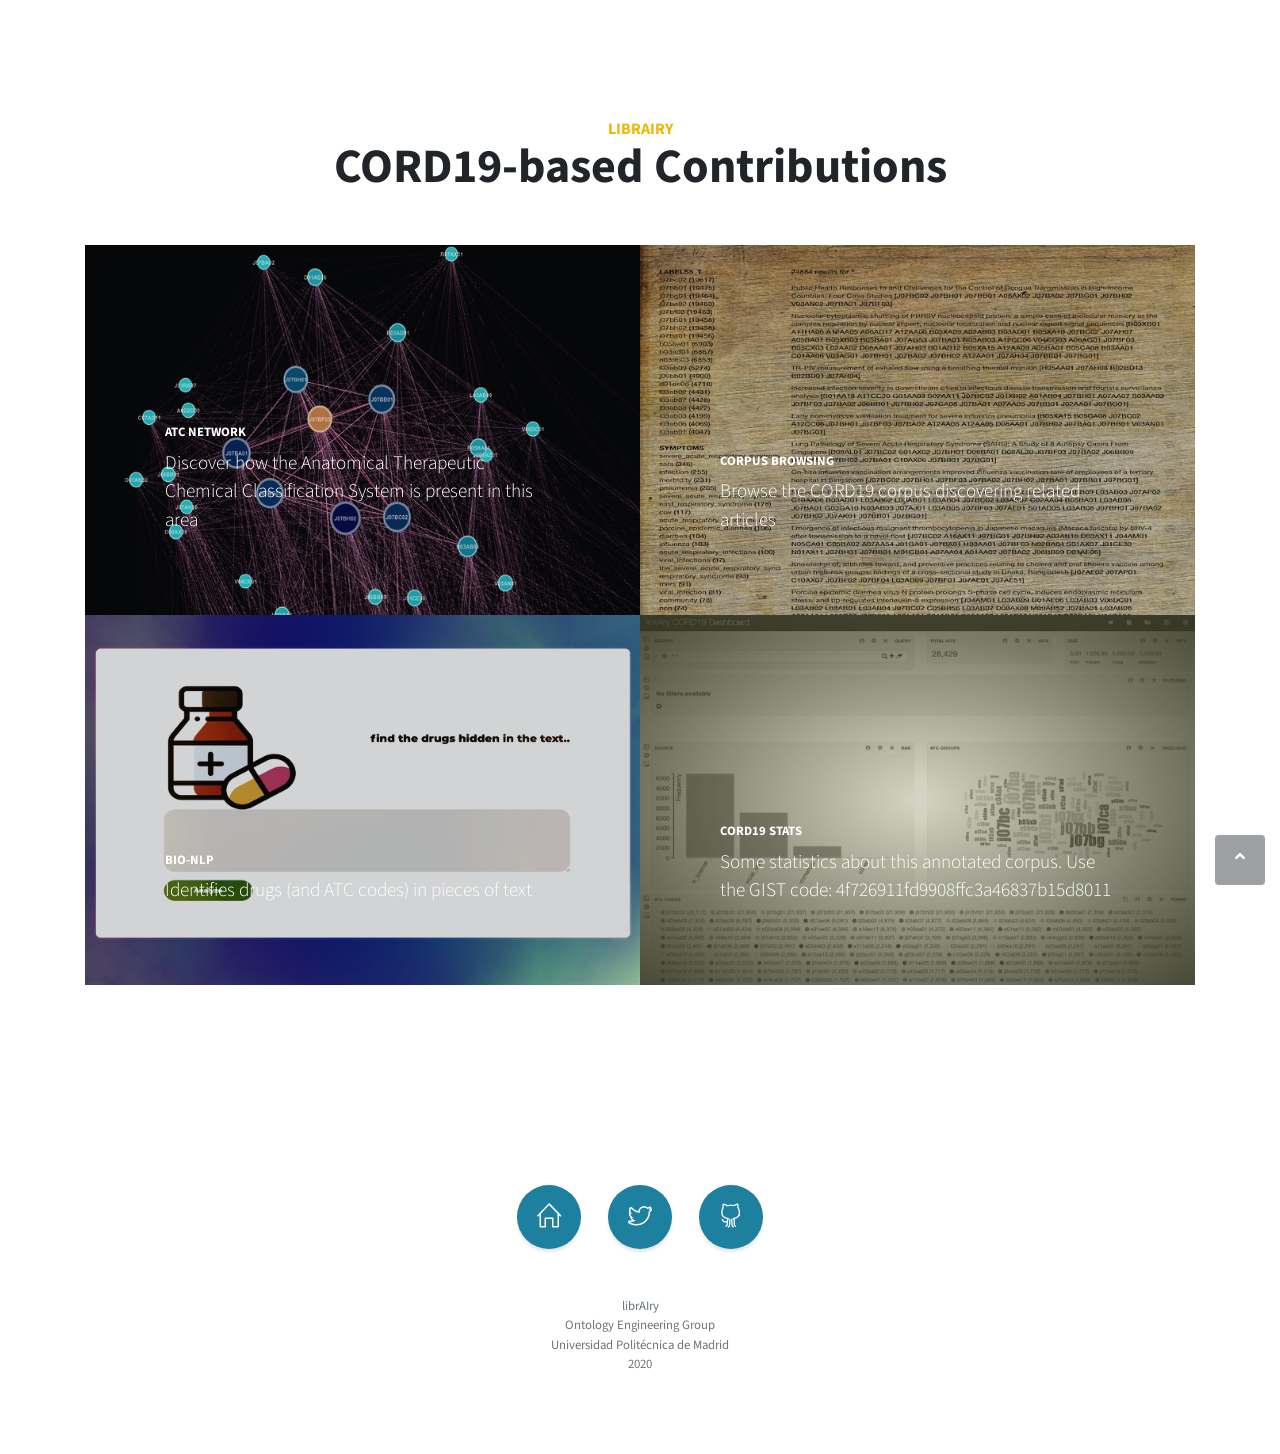
==== commit 0a810b75: "backup" ====
--- a/docs/index.html
+++ b/docs/index.html
@@ -1,62 +1,127 @@
 <!DOCTYPE html>
-<html>
-    <head>
-        <title>librAIry-COVID19</title>
-        <meta http-equiv="Content-type" content="text/html; charset=utf-8" />
-        <link rel="stylesheet" type="text/css" href="styles/gexfjs.css" />
-        <link rel="stylesheet" type="text/css" href="styles/jquery-ui-1.10.3.custom.min.css" />
-        <script type="text/javascript" src="https://ajax.googleapis.com/ajax/libs/jquery/2.0.2/jquery.min.js"></script>
-        <script type="text/javascript">
-        // Fallback in case JQuery CDN isn't available
-            if (typeof jQuery == 'undefined') {
-                document.write(unescape("%3Cscript type='text/javascript' src='js/jquery-2.0.2.min.js'%3E%3C/script%3E"));
-            }
-        </script>
-        <script type="text/javascript" src="js/jquery.mousewheel.min.js"></script>
-        <script type="text/javascript" src="js/jquery-ui-1.10.3.custom.min.js"></script>
-        <script type="text/javascript" src="js/gexfjs.js"></script>
-        <script type="text/javascript" src="config.js"></script>
-    </head>
-    <body>
-        <div id="zonecentre" class="gradient">
-            <canvas id="carte" width="0" height="0"></canvas>
-            <ul id="ctlzoom">
-                <li>
-                    <a href="#" id="zoomPlusButton" title="S'approcher"> </a>
-                </li>
-                <li id="zoomSliderzone">
-                    <div id="zoomSlider"></div>
-                </li>
-                <li>
-                    <a href="#" id="zoomMinusButton" title="S'éloigner"> </a>
-                </li>
-                <li>
-                    <a href="#" id="lensButton"> </a>
-                </li>
-                <li>
-                    <a href="#" id="edgesButton"> </a>
-                </li>
-            </ul>
+<html lang="en">
+
+<head>
+  <meta charset="utf-8">
+  <meta name="viewport" content="width=device-width, initial-scale=1, shrink-to-fit=no">
+  <meta name="description" content="">
+  <meta name="author" content="">
+
+  <title>librAIry CORD19</title>
+
+  <!-- Bootstrap Core CSS -->
+  <link href="vendor/bootstrap/css/bootstrap.min.css" rel="stylesheet">
+
+  <!-- Custom Fonts -->
+  <link href="vendor/fontawesome-free/css/all.min.css" rel="stylesheet" type="text/css">
+  <link href="https://fonts.googleapis.com/css?family=Source+Sans+Pro:300,400,700,300italic,400italic,700italic" rel="stylesheet" type="text/css">
+  <link href="vendor/simple-line-icons/css/simple-line-icons.css" rel="stylesheet">
+
+  <!-- Custom CSS -->
+  <link href="css/stylish-portfolio.min.css" rel="stylesheet">
+
+</head>
+
+<body id="page-top">
+
+  <!-- Portfolio -->
+  <section class="content-section" id="portfolio">
+    <div class="container">
+      <div class="content-section-heading text-center">
+        <h3 class="text-secondary mb-0">librAIry</h3>
+        <h2 class="mb-5">CORD19-based Contributions</h2>
+      </div>
+      <div class="row no-gutters">
+        <div class="col-lg-6">
+          <a class="portfolio-item" href="graph.html" target="_blank">
+            <span class="caption">
+              <span class="caption-content">
+                <h2>ATC Network</h2>
+                <p class="mb-0">Discover how the Anatomical Therapeutic Chemical Classification System is present in this area</p>
+              </span>
+            </span>
+            <img class="img-fluid" src="img/graph-3.png" alt="">
+          </a>
         </div>
-        <div id="overviewzone" class="gradient">
-            <canvas id="overview" width="0" height="0"></canvas>
+        <div class="col-lg-6">
+          <a class="portfolio-item" href="explorer.html" target="_blank">
+            <span class="caption">
+              <span class="caption-content">
+                <h2>Corpus Browsing</h2>
+                <p class="mb-0">Browse the CORD19 corpus discovering related articles</p>
+              </span>
+            </span>
+            <img class="img-fluid" src="img/explorer-2.png" alt="">
+          </a>
         </div>
-        <div id="leftcolumn">
-            <div id="unfold">
-                <a href="#" id="aUnfold" class="rightarrow"> </a>
-            </div>
-            <div id="leftcontent"></div>
+        <div class="col-lg-6">
+          <a class="portfolio-item" href="http://librairy.github.io/bio-nlp/" target="_blank">
+            <span class="caption">
+              <span class="caption-content">
+                <h2>Bio-NLP</h2>
+                <p class="mb-0">Identifies drugs (and ATC codes) in pieces of text</p>
+              </span>
+            </span>
+            <img class="img-fluid" src="img/bio-nlp-2.png" alt="" >
+          </a>
         </div>
-        <div id="titlebar">
-            <div id="maintitle">
-                <h1><a href="http://librairy.linkeddata.es" target="_blank" title="Powered by librAIry">librAIry-Gephi</a></h1>
-            </div>
-            <form id="recherche">
-                <input id="searchinput" class="grey" autocomplete="off" />
-                <input id="searchsubmit" type="submit" />
-            </form>
+        <div class="col-lg-6">
+          <a class="portfolio-item" href="http://librairy.linkeddata.es/data/dashboard" target="_blank">
+            <span class="caption">
+              <span class="caption-content">
+                <h2>CORD19 Stats</h2>
+                <p class="mb-0">Some statistics about this annotated corpus. Use the GIST code: 4f726911fd9908ffc3a46837b15d8011</p>
+              </span>
+            </span>
+            <img class="img-fluid" src="img/dashboard-2.png" alt="">
+          </a>
         </div>
-        <ul id="autocomplete">
-        </ul>
-    </body>
+      </div>
+    </div>
+  </section>
+
+  <!-- Footer -->
+  <footer class="footer text-center">
+    <div class="container">
+      <ul class="list-inline mb-5">
+        <li class="list-inline-item">
+          <a class="social-link rounded-circle text-white mr-3" href="http://librairy.linkeddata.es">
+            <i class="icon-home"></i>
+          </a>
+        </li>
+        <li class="list-inline-item">
+          <a class="social-link rounded-circle text-white mr-3" href="https://twitter.com/librairy_fw">
+            <i class="icon-social-twitter"></i>
+          </a>
+        </li>
+        <li class="list-inline-item">
+          <a class="social-link rounded-circle text-white" href="http://github.com/librairy/">
+            <i class="icon-social-github"></i>
+          </a>
+        </li>
+      </ul>
+      <p class="text-muted small mb-0">librAIry</p>
+      <p class="text-muted small mb-0">Ontology Engineering Group</p>
+      <p class="text-muted small mb-0">Universidad Politécnica de Madrid</p>
+      <p class="text-muted small mb-0">2020</p>
+    </div>
+  </footer>
+
+  <!-- Scroll to Top Button-->
+  <a class="scroll-to-top rounded js-scroll-trigger" href="#page-top">
+    <i class="fas fa-angle-up"></i>
+  </a>
+
+  <!-- Bootstrap core JavaScript -->
+  <script src="vendor/jquery/jquery.min.js"></script>
+  <script src="vendor/bootstrap/js/bootstrap.bundle.min.js"></script>
+
+  <!-- Plugin JavaScript -->
+  <script src="vendor/jquery-easing/jquery.easing.min.js"></script>
+
+  <!-- Custom scripts for this template -->
+  <script src="js/stylish-portfolio.min.js"></script>
+
+</body>
+
 </html>
--- a/docs/css/stylish-portfolio.min.css
+++ b/docs/css/stylish-portfolio.min.css
@@ -0,0 +1,5 @@
+/*!
+ * Start Bootstrap - Stylish Portfolio v5.0.7 (https://startbootstrap.com/template-overviews/stylish-portfolio)
+ * Copyright 2013-2019 Start Bootstrap
+ * Licensed under MIT (https://github.com/BlackrockDigital/startbootstrap-stylish-portfolio/blob/master/LICENSE)
+ */body,html{width:100%;height:100%}body{font-family:'Source Sans Pro'}.btn-xl{padding:1.25rem 2.5rem}.content-section{padding-top:7.5rem;padding-bottom:7.5rem}.content-section-heading h2{font-size:3rem}.content-section-heading h3{font-size:1rem;text-transform:uppercase}h1,h2,h3,h4,h5,h6{font-weight:700}.text-faded{color:rgba(255,255,255,.7)}.map{height:30rem}@media (max-width:992px){.map{height:75%}}.map iframe{pointer-events:none}.scroll-to-top{position:fixed;right:15px;bottom:15px;display:none;width:50px;height:50px;text-align:center;color:#fff;background:rgba(52,58,64,.5);line-height:45px}.scroll-to-top:focus,.scroll-to-top:hover{color:#fff}.scroll-to-top:hover{background:#343a40}.scroll-to-top i{font-weight:800}.masthead{min-height:30rem;position:relative;display:table;width:100%;height:auto;padding-top:8rem;padding-bottom:8rem;background:linear-gradient(90deg,rgba(255,255,255,.1) 0,rgba(255,255,255,.1) 100%),url(../img/bg-masthead.jpg);background-position:center center;background-repeat:no-repeat;background-size:cover}.masthead h1{font-size:4rem;margin:0;padding:0}@media (min-width:992px){.masthead{height:100vh}.masthead h1{font-size:5.5rem}}#sidebar-wrapper{position:fixed;z-index:2;right:0;width:250px;height:100%;transition:all .4s ease 0s;transform:translateX(250px);background:#1d809f;border-left:1px solid rgba(255,255,255,.1)}.sidebar-nav{position:absolute;top:0;width:250px;margin:0;padding:0;list-style:none}.sidebar-nav li.sidebar-nav-item a{display:block;text-decoration:none;color:#fff;padding:15px}.sidebar-nav li a:hover{text-decoration:none;color:#fff;background:rgba(255,255,255,.2)}.sidebar-nav li a:active,.sidebar-nav li a:focus{text-decoration:none}.sidebar-nav>.sidebar-brand{font-size:1.2rem;background:rgba(52,58,64,.1);height:80px;line-height:50px;padding-top:15px;padding-bottom:15px;padding-left:15px}.sidebar-nav>.sidebar-brand a{color:#fff}.sidebar-nav>.sidebar-brand a:hover{color:#fff;background:0 0}#sidebar-wrapper.active{right:250px;width:250px;transition:all .4s ease 0s}.menu-toggle{position:fixed;right:15px;top:15px;width:50px;height:50px;text-align:center;color:#fff;background:rgba(52,58,64,.5);line-height:50px;z-index:999}.menu-toggle:focus,.menu-toggle:hover{color:#fff}.menu-toggle:hover{background:#343a40}.service-icon{background-color:#fff;color:#1d809f;height:7rem;width:7rem;display:block;line-height:7.5rem;font-size:2.25rem;box-shadow:0 3px 3px 0 rgba(0,0,0,.1)}.callout{padding:15rem 0;background:linear-gradient(90deg,rgba(255,255,255,.1) 0,rgba(255,255,255,.1) 100%),url(../img/bg-callout.jpg);background-position:center center;background-repeat:no-repeat;background-size:cover}.callout h2{font-size:3.5rem;font-weight:700;display:block;max-width:30rem}.portfolio-item{display:block;position:relative;overflow:hidden;max-width:530px;margin:auto auto 1rem}.portfolio-item .caption{display:flex;height:100%;width:100%;background-color:rgba(33,37,41,.2);position:absolute;top:0;bottom:0;z-index:1}.portfolio-item .caption .caption-content{color:#fff;margin:auto 2rem 2rem}.portfolio-item .caption .caption-content h2{font-size:.8rem;text-transform:uppercase}.portfolio-item .caption .caption-content p{font-weight:300;font-size:1.2rem}@media (min-width:992px){.portfolio-item{max-width:none;margin:0}.portfolio-item .caption{-webkit-transition:-webkit-clip-path .25s ease-out,background-color .7s;-webkit-clip-path:inset(0);clip-path:inset(0)}.portfolio-item .caption .caption-content{transition:opacity .25s;margin-left:5rem;margin-right:5rem;margin-bottom:5rem}.portfolio-item img{-webkit-transition:-webkit-clip-path .25s ease-out;-webkit-clip-path:inset(-1px);clip-path:inset(-1px)}.portfolio-item:hover img{-webkit-clip-path:inset(2rem);clip-path:inset(2rem)}.portfolio-item:hover .caption{background-color:rgba(29,128,159,.9);-webkit-clip-path:inset(2rem);clip-path:inset(2rem)}}footer.footer{padding-top:5rem;padding-bottom:5rem}footer.footer .social-link{display:block;height:4rem;width:4rem;line-height:4.3rem;font-size:1.5rem;background-color:#1d809f;transition:background-color .15s ease-in-out;box-shadow:0 3px 3px 0 rgba(0,0,0,.1)}footer.footer .social-link:hover{background-color:#155d74;text-decoration:none}a{color:#1d809f}a:active,a:focus,a:hover{color:#155d74}.btn-primary{background-color:#1d809f!important;border-color:#1d809f!important;color:#fff!important}.btn-primary:active,.btn-primary:focus,.btn-primary:hover{background-color:#155d74!important;border-color:#155d74!important}.btn-secondary{background-color:#ecb807!important;border-color:#ecb807!important;color:#fff!important}.btn-secondary:active,.btn-secondary:focus,.btn-secondary:hover{background-color:#ba9106!important;border-color:#ba9106!important}.btn-dark{color:#fff!important}.btn{box-shadow:0 3px 3px 0 rgba(0,0,0,.1);font-weight:700}.bg-primary{background-color:#1d809f!important}.text-primary{color:#1d809f!important}.text-secondary{color:#ecb807!important}
